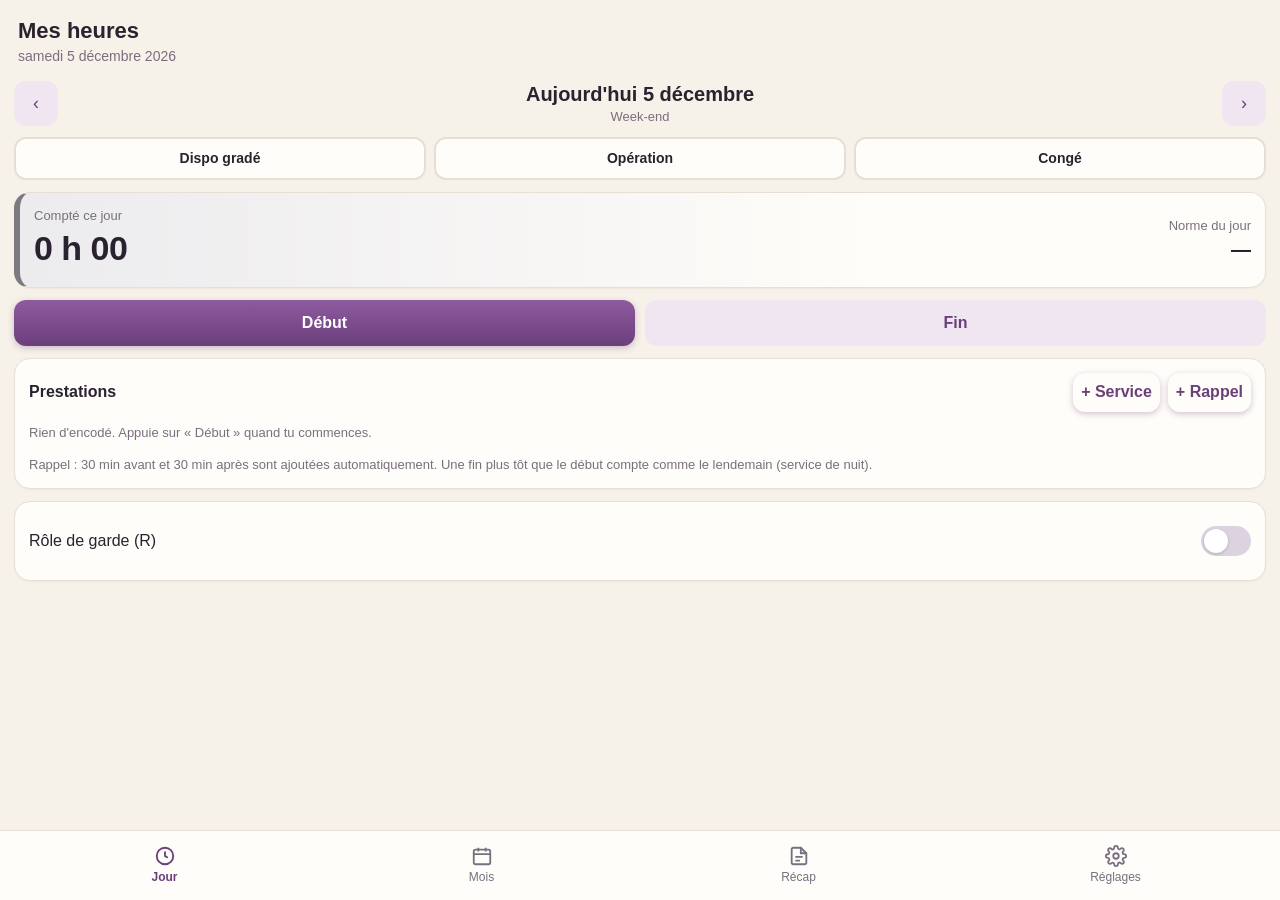
==== heures/index.html @ bdda2b93 "Ajoute le prototype Mes heures (v0.2) dans /heures Co-Authored-By: Claude Opus 5.5 <noreply@anthropi" ====
<!DOCTYPE html>
<html lang="fr">
<head>
<meta charset="utf-8">
<meta name="viewport" content="width=device-width, initial-scale=1, viewport-fit=cover">
<title>Mes heures</title>
<style>
:root{
  --bg:#f6f1e9; --card:#fffdf9; --ink:#2b2230; --muted:#7a6f7f; --line:#e7dfd3;
  --accent:#6b3f7a; --accent2:#8e5aa0; --pos:#2f7d4f; --neg:#b4452f; --gold:#b8892d;
  --r:16px;
}
*{box-sizing:border-box;-webkit-tap-highlight-color:transparent}
html,body{margin:0;background:var(--bg);color:var(--ink);font:16px/1.4 -apple-system,BlinkMacSystemFont,"Segoe UI",Roboto,sans-serif}
body{padding:env(safe-area-inset-top) 0 calc(76px + env(safe-area-inset-bottom))}
header{padding:16px 18px 6px}
h1{font-size:22px;margin:0}
.sub{color:var(--muted);font-size:14px}
main{padding:8px 14px}
.card{background:var(--card);border:1px solid var(--line);border-radius:var(--r);padding:14px;margin-bottom:12px;box-shadow:0 1px 2px rgba(0,0,0,.04)}
.row{display:flex;align-items:center;gap:8px}
.between{justify-content:space-between}
.big{font-size:34px;font-weight:700;letter-spacing:-.5px}
.mid{font-size:20px;font-weight:600}
.small{font-size:13px;color:var(--muted)}
.pos{color:var(--pos)} .neg{color:var(--neg)}
button{font:inherit;border:0;border-radius:12px;padding:12px 14px;cursor:pointer}
.btn{background:linear-gradient(180deg,var(--accent2),var(--accent));color:#fff;font-weight:600;box-shadow:0 2px 6px rgba(107,63,122,.3)}
.btn.alt{background:#efe6f2;color:var(--accent);box-shadow:none}
.btn.ghost{background:transparent;color:var(--accent);padding:8px}
.btn.gold{background:linear-gradient(180deg,#d4a945,var(--gold));color:#fff}
.grid2{display:grid;grid-template-columns:1fr 1fr;gap:10px}
.grid3{display:grid;grid-template-columns:repeat(3,1fr);gap:8px}
.navd{display:flex;align-items:center;justify-content:space-between;margin-bottom:10px}
.navd button{background:#efe6f2;color:var(--accent);width:44px;padding:10px 0;font-size:18px}
.seg{display:flex;align-items:center;gap:6px;padding:10px 0;border-top:1px solid var(--line)}
.seg:first-child{border-top:0}
.tag{font-size:12px;font-weight:700;padding:3px 8px;border-radius:999px;background:#efe6f2;color:var(--accent);white-space:nowrap}
.tag.r{background:#fbefd9;color:#8a6212}
.tag.g{background:#e3efe7;color:var(--pos)}
.tag.c{background:#e4ecf6;color:#2d5a8a}
.tag.f{background:#f6e3e0;color:var(--neg)}
input[type=time]{font:inherit;border:1px solid var(--line);border-radius:10px;padding:6px 6px;background:#fff;color:var(--ink);min-width:0;width:100%}
.seg .dur{min-width:58px;text-align:right;font-weight:600}
.x{background:transparent;color:var(--muted);padding:6px 8px;font-size:18px}
.toggle{display:flex;align-items:center;justify-content:space-between;padding:10px 0;border-top:1px solid var(--line)}
.toggle:first-child{border-top:0}
.sw{width:50px;height:30px;border-radius:999px;background:#ddd3e0;position:relative;flex:none;transition:.2s}
.sw::after{content:"";position:absolute;top:3px;left:3px;width:24px;height:24px;border-radius:50%;background:#fff;transition:.2s;box-shadow:0 1px 3px rgba(0,0,0,.2)}
.sw.on{background:var(--accent)} .sw.on::after{left:23px}
.bar{height:10px;border-radius:999px;background:#ece4ee;overflow:hidden;margin-top:8px}
.bar>i{display:block;height:100%;background:linear-gradient(90deg,var(--accent2),var(--accent));border-radius:999px}
.days .d{display:flex;align-items:center;gap:8px;padding:9px 2px;border-top:1px solid var(--line);cursor:pointer}
.days .d:first-child{border-top:0}
.days .dn{width:70px;font-weight:600}
.days .we{color:var(--muted)}
.days .dh{margin-left:auto;font-weight:600}
nav{position:fixed;left:0;right:0;bottom:0;background:rgba(255,253,249,.96);backdrop-filter:blur(8px);border-top:1px solid var(--line);display:flex;padding:6px 6px calc(6px + env(safe-area-inset-bottom))}
nav button{flex:1;background:transparent;color:var(--muted);padding:8px 0;font-size:12px;display:flex;flex-direction:column;align-items:center;gap:2px}
nav button svg{width:22px;height:22px}
nav button.on{color:var(--accent);font-weight:700}
textarea{width:100%;min-height:160px;font:13px/1.4 ui-monospace,Menlo,monospace;border:1px solid var(--line);border-radius:12px;padding:10px;background:#fff;color:var(--ink)}
.toast{position:fixed;left:50%;bottom:calc(90px + env(safe-area-inset-bottom));transform:translateX(-50%);background:var(--ink);color:#fff;padding:10px 16px;border-radius:12px;font-size:14px;opacity:0;transition:.25s;pointer-events:none;z-index:9}
.toast.show{opacity:1}
.hidden{display:none}
.note{font-size:13px;color:var(--muted);margin-top:6px}
.live{font-size:13px;color:var(--pos);font-weight:600}
/* couleurs des jours */
:root{--c-dispo:#2d6fb8;--c-dispo-bg:#e3eefa;--c-ops:#6b3f7a;--c-ops-bg:#efe3f4;--c-fer:#2f7d4f;--c-fer-bg:#e1f1e6;--c-sam:#7c7a80;--c-sam-bg:#ecebee;--c-conge:#a8741a;--c-conge-bg:#f8ecd6}
.types{display:grid;grid-template-columns:repeat(3,1fr);gap:8px;margin-bottom:12px}
.ty{background:var(--card);border:2px solid var(--line);color:var(--ink);font-weight:600;font-size:14px;padding:10px 4px}
.ty.dispo.on{background:var(--c-dispo);border-color:var(--c-dispo);color:#fff}
.ty.ops.on{background:var(--c-ops);border-color:var(--c-ops);color:#fff}
.ty.conge.on{background:var(--c-conge);border-color:var(--c-conge);color:#fff}
.daycard{border-left:6px solid var(--line)}
.k-dispo{--k:var(--c-dispo);--kb:var(--c-dispo-bg)}
.k-ops{--k:var(--c-ops);--kb:var(--c-ops-bg)}
.k-fer,.k-dim{--k:var(--c-fer);--kb:var(--c-fer-bg)}
.k-sam{--k:var(--c-sam);--kb:var(--c-sam-bg)}
.k-conge{--k:var(--c-conge);--kb:var(--c-conge-bg)}
.daycard[class*="k-"]{border-left-color:var(--k);background:linear-gradient(90deg,var(--kb),var(--card) 70%)}
.days .d[class*="k-"]{background:var(--kb);border-left:4px solid var(--k);border-radius:8px;margin:3px 0;padding-left:8px}
.days .d[class*="k-"]+.d{border-top:0}
.days .d{border-left:4px solid transparent;padding-left:8px;border-radius:8px}
.tag.d{background:var(--c-dispo-bg);color:var(--c-dispo)}
.tag.o{background:var(--c-ops-bg);color:var(--c-ops)}
.legend{display:flex;flex-wrap:wrap;gap:6px;margin-bottom:10px}
.legend span{font-size:12px;padding:3px 8px;border-radius:999px;background:var(--kb);color:var(--k);font-weight:600}
.pz{font-size:11px;color:var(--muted);white-space:nowrap}
input[type=number]{font:inherit;border:1px solid var(--line);border-radius:10px;padding:8px;width:90px;background:#fff}
</style>
</head>
<body>
<header>
  <h1 id="title">Mes heures</h1>
  <div class="sub" id="subtitle"></div>
</header>
<main>
  <!-- JOUR -->
  <section id="v-jour">
    <div class="navd">
      <button id="dPrev" aria-label="Jour précédent">‹</button>
      <div style="text-align:center"><div class="mid" id="dLabel"></div><div class="small" id="dKind"></div></div>
      <button id="dNext" aria-label="Jour suivant">›</button>
    </div>
    <div class="types" id="types">
      <button data-type="dispo" class="ty dispo">Dispo gradé</button>
      <button data-type="ops" class="ty ops">Opération</button>
      <button data-type="conge" class="ty conge">Congé</button>
    </div>
    <div class="card daycard" id="dayCard">
      <div class="row between">
        <div><div class="small">Compté ce jour</div><div class="big" id="dTotal">0 h 00</div></div>
        <div style="text-align:right"><div class="small">Norme du jour</div><div class="mid" id="dNorm"></div></div>
      </div>
      <div class="live hidden" id="dLive"></div>
    </div>
    <div class="grid2" style="margin-bottom:12px">
      <button class="btn" id="bStart">Début</button>
      <button class="btn alt" id="bEnd">Fin</button>
    </div>
    <div class="card">
      <div class="row between" style="margin-bottom:4px">
        <strong>Prestations</strong>
        <div class="row">
          <button class="btn ghost" id="addS">+ Service</button>
          <button class="btn ghost" id="addR">+ Rappel</button>
        </div>
      </div>
      <div id="segs"></div>
      <div class="note">Rappel : 30 min avant et 30 min après sont ajoutées automatiquement. Une fin plus tôt que le début compte comme le lendemain (service de nuit).</div>
    </div>
    <div class="card">
      <div class="toggle"><span>Rôle de garde (R)</span><div class="sw" id="tGarde"></div></div>
    </div>
  </section>

  <!-- MOIS -->
  <section id="v-mois" class="hidden">
    <div class="navd">
      <button id="mPrev" aria-label="Mois précédent">‹</button>
      <div class="mid" id="mLabel"></div>
      <button id="mNext" aria-label="Mois suivant">›</button>
    </div>
    <div class="card">
      <div class="small">Solde du mois</div>
      <div class="big" id="mSolde"></div>
      <div class="small" id="mSoldeTxt"></div>
      <div class="bar"><i id="mBar" style="width:0"></i></div>
      <div class="grid3" style="margin-top:12px">
        <div><div class="small">Compté</div><div class="mid" id="mDone"></div></div>
        <div><div class="small">Objectif</div><div class="mid" id="mObj"></div></div>
        <div><div class="small">À ce jour</div><div class="mid" id="mToDate"></div></div>
      </div>
    </div>
    <div class="legend"><span class="k-dispo">Dispo gradé</span><span class="k-ops">Opération</span><span class="k-fer">Férié</span><span class="k-sam">Samedi</span><span class="k-dim">Dimanche</span><span class="k-conge">Congé</span></div>
    <div class="card days" id="mDays"></div>
  </section>

  <!-- RECAP -->
  <section id="v-recap" class="hidden">
    <div class="navd">
      <button id="rPrev" aria-label="Mois précédent">‹</button>
      <div class="mid" id="rLabel"></div>
      <button id="rNext" aria-label="Mois suivant">›</button>
    </div>
    <div class="card">
      <strong>Récap pour le secrétariat</strong>
      <p class="small" style="margin:6px 0 10px">Uniquement des dates et des heures. Copie le texte et colle-le dans un mail ou un message.</p>
      <textarea id="rText" readonly></textarea>
      <button class="btn" id="rCopy" style="width:100%;margin-top:10px">Copier le récap</button>
    </div>
  </section>

  <!-- REGLAGES -->
  <section id="v-reg" class="hidden">
    <div class="card">
      <strong>Régime horaire</strong>
      <div class="row between" style="margin-top:10px">
        <span>Heures par semaine</span>
        <input type="number" id="sWeek" step="0.5" min="1" max="60">
      </div>
      <div class="note" id="sDayNote"></div>
      <div class="row between" style="margin-top:10px">
        <span>Bonus rappel (min avant + après)</span>
        <input type="number" id="sBonus" step="5" min="0" max="120">
      </div>
      <div class="note">Jours fériés belges reconnus automatiquement : ils comptent 7 h 36 en semaine.</div>
    </div>
    <div class="card">
      <strong>Horaire « Dispo gradé »</strong>
      <div class="grid3" style="margin-top:10px">
        <div><div class="small">Début</div><input type="time" id="sDA"></div>
        <div><div class="small">Fin</div><input type="time" id="sDB"></div>
        <div><div class="small">Pause (min)</div><input type="number" id="sDP" step="5" min="0" max="120" style="width:100%"></div>
      </div>
      <div class="note" id="sDNote"></div>
    </div>
    <div class="card">
      <strong>Sauvegarde</strong>
      <p class="small" style="margin:6px 0 10px">Tes données restent sur ce téléphone, dans ce navigateur. Copie régulièrement la sauvegarde et garde-la en lieu sûr.</p>
      <div class="grid2">
        <button class="btn alt" id="bkCopy">Copier la sauvegarde</button>
        <button class="btn alt" id="bkShow">Restaurer…</button>
      </div>
      <div id="bkBox" class="hidden" style="margin-top:10px">
        <textarea id="bkText" placeholder="Colle ici une sauvegarde"></textarea>
        <button class="btn" id="bkLoad" style="width:100%;margin-top:8px">Restaurer cette sauvegarde</button>
      </div>
    </div>
    <div class="card small">Prototype v0.2 · aucune donnée envoyée · rien d'autre que des horaires.</div>
  </section>
</main>

<nav>
  <button data-v="jour" class="on"><svg viewBox="0 0 24 24" fill="none" stroke="currentColor" stroke-width="2"><circle cx="12" cy="12" r="9"/><path d="M12 7v5l3 2"/></svg>Jour</button>
  <button data-v="mois"><svg viewBox="0 0 24 24" fill="none" stroke="currentColor" stroke-width="2"><rect x="3" y="5" width="18" height="16" rx="2"/><path d="M3 10h18M8 3v4M16 3v4"/></svg>Mois</button>
  <button data-v="recap"><svg viewBox="0 0 24 24" fill="none" stroke="currentColor" stroke-width="2"><path d="M14 3H6a2 2 0 0 0-2 2v14a2 2 0 0 0 2 2h12a2 2 0 0 0 2-2V9z"/><path d="M14 3v6h6M8 13h8M8 17h5"/></svg>Récap</button>
  <button data-v="reg"><svg viewBox="0 0 24 24" fill="none" stroke="currentColor" stroke-width="2"><circle cx="12" cy="12" r="3"/><path d="M19.4 15a1.7 1.7 0 0 0 .3 1.8l.1.1a2 2 0 1 1-2.8 2.8l-.1-.1a1.7 1.7 0 0 0-1.8-.3 1.7 1.7 0 0 0-1 1.5V21a2 2 0 1 1-4 0v-.1a1.7 1.7 0 0 0-1.1-1.5 1.7 1.7 0 0 0-1.8.3l-.1.1a2 2 0 1 1-2.8-2.8l.1-.1a1.7 1.7 0 0 0 .3-1.8 1.7 1.7 0 0 0-1.5-1H3a2 2 0 1 1 0-4h.1a1.7 1.7 0 0 0 1.5-1.1 1.7 1.7 0 0 0-.3-1.8l-.1-.1a2 2 0 1 1 2.8-2.8l.1.1a1.7 1.7 0 0 0 1.8.3H9a1.7 1.7 0 0 0 1-1.5V3a2 2 0 1 1 4 0v.1a1.7 1.7 0 0 0 1 1.5 1.7 1.7 0 0 0 1.8-.3l.1-.1a2 2 0 1 1 2.8 2.8l-.1.1a1.7 1.7 0 0 0-.3 1.8V9a1.7 1.7 0 0 0 1.5 1H21a2 2 0 1 1 0 4h-.1a1.7 1.7 0 0 0-1.5 1z"/></svg>Réglages</button>
</nav>
<div class="toast" id="toast"></div>

<script>
(function(){
"use strict";
var KEY="mesheures.v1";
var mem=null;
function load(){
  try{var s=localStorage.getItem(KEY); if(s) return JSON.parse(s);}catch(e){}
  return mem||{days:{},settings:{weekMin:2280,bonus:30}};
}
function save(){
  mem=data;
  try{localStorage.setItem(KEY,JSON.stringify(data));}catch(e){}
}
var data=load();
if(!data.days) data.days={};
if(!data.settings) data.settings={weekMin:2280,bonus:30};
if(data.settings.bonus==null) data.settings.bonus=30;
if(!data.settings.dispoA){data.settings.dispoA="07:00";data.settings.dispoB="15:06";data.settings.dispoP=30;}
Object.keys(data.days).forEach(function(k){var x=data.days[k]; if(x.conge&&!x.type){x.type="conge"} delete x.conge;});

var $=function(id){return document.getElementById(id)};
var JOURS=["dimanche","lundi","mardi","mercredi","jeudi","vendredi","samedi"];
var JC=["dim","lun","mar","mer","jeu","ven","sam"];
var MOIS=["janvier","février","mars","avril","mai","juin","juillet","août","septembre","octobre","novembre","décembre"];

function pad(n){return (n<10?"0":"")+n}
function key(d){return d.getFullYear()+"-"+pad(d.getMonth()+1)+"-"+pad(d.getDate())}
function parseKey(k){var p=k.split("-");return new Date(+p[0],+p[1]-1,+p[2])}
function today(){var d=new Date();return new Date(d.getFullYear(),d.getMonth(),d.getDate())}
function nowHM(){var d=new Date();return pad(d.getHours())+":"+pad(d.getMinutes())}
function toMin(hm){if(!hm)return null;var p=hm.split(":");return (+p[0])*60+(+p[1])}
function fmt(min,signed){
  var neg=min<0; var m=Math.round(Math.abs(min));
  var s=Math.floor(m/60)+" h "+pad(m%60);
  if(signed) return (neg?"− ":(m?"+ ":""))+s;
  return (neg?"− ":"")+s;
}
function dayNorm(){return Math.round(data.settings.weekMin/5)}

/* Jours fériés belges */
var ferCache={};
function easter(y){
  var a=y%19,b=Math.floor(y/100),c=y%100,d=Math.floor(b/4),e=b%4,f=Math.floor((b+8)/25),g=Math.floor((b-f+1)/3),
  h=(19*a+b-d-g+15)%30,i=Math.floor(c/4),k=c%4,l=(32+2*e+2*i-h-k)%7,m=Math.floor((a+11*h+22*l)/451),
  mo=Math.floor((h+l-7*m+114)/31),da=((h+l-7*m+114)%31)+1;
  return new Date(y,mo-1,da);
}
function feries(y){
  if(ferCache[y]) return ferCache[y];
  var E=easter(y), r={};
  function add(d,n){r[key(d)]=n}
  function off(n){var d=new Date(E);d.setDate(d.getDate()+n);return d}
  add(new Date(y,0,1),"Nouvel An");
  add(off(1),"Lundi de Pâques");
  add(new Date(y,4,1),"Fête du Travail");
  add(off(39),"Ascension");
  add(off(50),"Lundi de Pentecôte");
  add(new Date(y,6,21),"Fête nationale");
  add(new Date(y,7,15),"Assomption");
  add(new Date(y,10,1),"Toussaint");
  add(new Date(y,10,11),"Armistice");
  add(new Date(y,11,25),"Noël");
  return ferCache[y]=r;
}
function ferie(d){return feries(d.getFullYear())[key(d)]||null}
function isWeekday(d){var w=d.getDay();return w>=1&&w<=5}

function kcls(d,x){
  if(x.type==="dispo") return "k-dispo";
  if(x.type==="ops") return "k-ops";
  if(x.type==="conge") return "k-conge";
  if(ferie(d)) return "k-fer";
  if(d.getDay()===6) return "k-sam";
  if(d.getDay()===0) return "k-dim";
  return "";
}
var TLAB={s:"Service",r:"Rappel",d:"Dispo"};
function day(k,create){
  var x=data.days[k];
  if(!x&&create){x=data.days[k]={segs:[],garde:false,type:null}}
  return x||{segs:[],garde:false,type:null};
}
function segMin(s,live){
  var a=toMin(s.a); if(a==null) return 0;
  var b=toMin(s.b);
  if(b==null){ if(!live) return 0; b=toMin(nowHM()); }
  var d=b-a; if(d<0) d+=1440;
  if(s.t==="r" && s.b) d+= 2*data.settings.bonus;
  if(s.p && s.b) d-= s.p;
  return Math.max(0,d);
}
function credit(k,live){
  var d=parseKey(k), x=day(k), t=0;
  x.segs.forEach(function(s){t+=segMin(s,live&&k===key(today()))});
  if(isWeekday(d) && (x.type==="conge"||ferie(d))) t+=dayNorm();
  return t;
}
function monthStats(y,m){
  var n=new Date(y,m+1,0).getDate(), obj=0, done=0, objToDate=0, tk=key(today());
  for(var i=1;i<=n;i++){
    var d=new Date(y,m,i), k=key(d);
    if(isWeekday(d)){obj+=dayNorm(); if(k<=tk) objToDate+=dayNorm();}
    done+=credit(k,true);
  }
  return {obj:obj,done:done,objToDate:objToDate,n:n};
}

/* état */
var cur=today();
var mCur=new Date(cur.getFullYear(),cur.getMonth(),1);
var view="jour";

function toast(t){var e=$("toast");e.textContent=t;e.classList.add("show");clearTimeout(e._t);e._t=setTimeout(function(){e.classList.remove("show")},1800)}

function renderJour(){
  var k=key(cur), x=day(k), f=ferie(cur), wd=isWeekday(cur);
  var isToday=k===key(today());
  $("dLabel").textContent=(isToday?"Aujourd'hui":JOURS[cur.getDay()].replace(/^./,function(c){return c.toUpperCase()}))+" "+cur.getDate()+" "+MOIS[cur.getMonth()];
  var kinds=[];
  if(!isToday) kinds.push(cur.getFullYear());
  if(f) kinds.push("Férié : "+f);
  if(!wd) kinds.push("Week-end");
  $("dKind").textContent=kinds.join(" · ");
  $("dNorm").textContent=wd?fmt(dayNorm()):"—";
  $("dayCard").className="card daycard "+kcls(cur,x);
  document.querySelectorAll("#types .ty").forEach(function(b){b.classList.toggle("on",x.type===b.dataset.type)});
  $("dTotal").textContent=fmt(credit(k,true));
  var open=x.segs.filter(function(s){return s.a&&!s.b});
  var live=$("dLive");
  if(isToday&&open.length){live.classList.remove("hidden");live.textContent="En cours depuis "+open[open.length-1].a}
  else live.classList.add("hidden");
  var box=$("segs"); box.innerHTML="";
  if(!x.segs.length){box.innerHTML='<div class="small" style="padding:8px 0">Rien d\'encodé. Appuie sur « Début » quand tu commences.</div>'}
  x.segs.forEach(function(s,i){
    var row=document.createElement("div"); row.className="seg";
    row.innerHTML='<span class="tag '+(s.t==="r"?"r":s.t==="d"?"d":(x.type==="ops"?"o":""))+'">'+(s.t==="s"&&x.type==="ops"?"Ops":TLAB[s.t])+(s.p?'<br><span class="pz">−'+s.p+' min</span>':'')+'</span>'+
      '<input type="time" value="'+(s.a||"")+'" data-i="'+i+'" data-f="a" aria-label="Début">'+
      '<span class="small">→</span>'+
      '<input type="time" value="'+(s.b||"")+'" data-i="'+i+'" data-f="b" aria-label="Fin">'+
      '<span class="dur" id="dur'+i+'">'+(s.b?fmt(segMin(s)):"…")+'</span>'+
      '<button class="x" data-del="'+i+'" aria-label="Supprimer">×</button>';
    box.appendChild(row);
  });
  $("tGarde").classList.toggle("on",!!x.garde);
}
function renderMois(){
  var y=mCur.getFullYear(), m=mCur.getMonth(), st=monthStats(y,m);
  $("mLabel").textContent=MOIS[m].replace(/^./,function(c){return c.toUpperCase()})+" "+y;
  var isCurMonth=(y===today().getFullYear()&&m===today().getMonth());
  var past=new Date(y,m+1,0)<today();
  var ref=isCurMonth?st.objToDate:(past?st.obj:0);
  var solde=st.done-ref;
  var e=$("mSolde"); e.textContent=fmt(solde,true);
  e.className="big "+(solde>0?"pos":solde<0?"neg":"");
  $("mSoldeTxt").textContent=isCurMonth?"par rapport à l'objectif à ce jour":(past?"mois terminé":"mois à venir");
  $("mDone").textContent=fmt(st.done);
  $("mObj").textContent=fmt(st.obj);
  $("mToDate").textContent=isCurMonth?fmt(st.objToDate):"—";
  $("mBar").style.width=Math.min(100,st.obj?st.done/st.obj*100:0)+"%";
  var box=$("mDays"); box.innerHTML="";
  for(var i=1;i<=st.n;i++){
    var d=new Date(y,m,i), k=key(d), x=day(k), c=credit(k,true), f=ferie(d);
    var tags="";
    if(x.garde) tags+='<span class="tag g">R</span>';
    if(x.segs.some(function(s){return s.t==="r"})) tags+='<span class="tag r">Rappel</span>';
    var row=document.createElement("div"); row.className="d "+kcls(d,x); row.dataset.k=k;
    var lab=x.type==="dispo"?"Dispo":x.type==="ops"?"Ops":x.type==="conge"?"Congé":(f?f:"");
    row.innerHTML='<span class="dn '+(isWeekday(d)?"":"we")+'">'+JC[d.getDay()]+" "+i+'</span>'+(lab?'<span class="small">'+lab+'</span>':'')+tags+'<span class="dh '+(c?"":"small")+'">'+(c?fmt(c):"—")+'</span>';
    box.appendChild(row);
  }
}
function recapText(y,m){
  var st=monthStats(y,m), lines=[], n=st.n;
  var cap=MOIS[m].replace(/^./,function(c){return c.toUpperCase()})+" "+y;
  lines.push("Récapitulatif des heures – "+cap);
  lines.push("");
  for(var i=1;i<=n;i++){
    var d=new Date(y,m,i), k=key(d), x=day(k), f=ferie(d), c=credit(k);
    if(!c && !x.garde) continue;
    var parts=[];
    if(x.type==="dispo") parts.push("dispo gradé");
    if(x.type==="ops") parts.push("ops");
    x.segs.forEach(function(s){ if(s.a&&s.b) parts.push((s.t==="r"?"rappel ":"")+s.a.replace(":","h")+"–"+s.b.replace(":","h")+(s.p?" (pause "+s.p+" min)":"")); });
    if(x.type==="conge") parts.push("congé");
    if(f && isWeekday(d)) parts.push("férié");
    if(x.garde) parts.push("garde");
    lines.push(JC[d.getDay()]+" "+pad(i)+"/"+pad(m+1)+" : "+(parts.join(", ")||"—")+" = "+fmt(c));
  }
  lines.push("");
  lines.push("Total compté : "+fmt(st.done));
  lines.push("Objectif du mois : "+fmt(st.obj)+" (38 h/sem.)".replace("38",(data.settings.weekMin/60).toString().replace(".",",")));
  lines.push("Solde : "+fmt(st.done-st.obj,true));
  lines.push("(Rappels : "+data.settings.bonus+" min avant et après inclus)");
  return lines.join("\n");
}
var rCur=new Date(mCur);
function renderRecap(){
  var y=rCur.getFullYear(), m=rCur.getMonth();
  $("rLabel").textContent=MOIS[m].replace(/^./,function(c){return c.toUpperCase()})+" "+y;
  $("rText").value=recapText(y,m);
}
function renderReg(){
  $("sWeek").value=(data.settings.weekMin/60);
  $("sBonus").value=data.settings.bonus;
  $("sDA").value=data.settings.dispoA; $("sDB").value=data.settings.dispoB; $("sDP").value=data.settings.dispoP;
  $("sDNote").textContent="Compte "+fmt(segMin({t:"d",a:data.settings.dispoA,b:data.settings.dispoB,p:data.settings.dispoP}))+" par jour de dispo gradé.";
  $("sDayNote").textContent="Soit "+fmt(dayNorm())+" par jour ouvrable (lundi à vendredi).";
}
function render(){
  ["jour","mois","recap","reg"].forEach(function(v){$("v-"+v).classList.toggle("hidden",v!==view)});
  document.querySelectorAll("nav button").forEach(function(b){b.classList.toggle("on",b.dataset.v===view)});
  var t=today();
  $("subtitle").textContent=JOURS[t.getDay()]+" "+t.getDate()+" "+MOIS[t.getMonth()]+" "+t.getFullYear();
  if(view==="jour")renderJour();
  if(view==="mois")renderMois();
  if(view==="recap")renderRecap();
  if(view==="reg")renderReg();
}

/* événements */
document.querySelectorAll("nav button").forEach(function(b){b.onclick=function(){view=b.dataset.v;render()}});
$("dPrev").onclick=function(){cur.setDate(cur.getDate()-1);render()};
$("dNext").onclick=function(){cur.setDate(cur.getDate()+1);render()};
$("mPrev").onclick=function(){mCur.setMonth(mCur.getMonth()-1);render()};
$("mNext").onclick=function(){mCur.setMonth(mCur.getMonth()+1);render()};
$("rPrev").onclick=function(){rCur.setMonth(rCur.getMonth()-1);render()};
$("rNext").onclick=function(){rCur.setMonth(rCur.getMonth()+1);render()};

$("bStart").onclick=function(){
  cur=today(); var x=day(key(cur),true);
  if(x.segs.some(function(s){return s.a&&!s.b})){toast("Un service est déjà en cours");return}
  var empty=x.segs.filter(function(s){return s.t!=="d"&&!s.a});
  if(empty.length) empty[0].a=nowHM(); else x.segs.push({t:"s",a:nowHM(),b:null});
  save(); render(); toast("Début noté à "+nowHM());
};
$("bEnd").onclick=function(){
  cur=today(); var k=key(cur), x=day(k,true);
  var open=x.segs.filter(function(s){return s.a&&!s.b});
  if(!open.length){
    var y=new Date(cur);y.setDate(y.getDate()-1);var xy=day(key(y));
    var oy=xy.segs.filter(function(s){return s.a&&!s.b});
    if(oy.length){oy[oy.length-1].b=nowHM();save();render();toast("Fin notée (service commencé hier)");return}
    toast("Aucun service en cours");return;
  }
  open[open.length-1].b=nowHM(); save(); render(); toast("Fin notée à "+nowHM());
};
$("addS").onclick=function(){day(key(cur),true).segs.push({t:"s",a:"",b:""});save();render()};
$("addR").onclick=function(){day(key(cur),true).segs.push({t:"r",a:"",b:""});save();render()};
$("segs").addEventListener("change",function(e){
  var t=e.target; if(t.tagName!=="INPUT")return;
  var x=day(key(cur),true), s=x.segs[+t.dataset.i]; if(!s)return;
  s[t.dataset.f]=t.value||null; save();
  var du=$("dur"+t.dataset.i); if(du) du.textContent=s.b?fmt(segMin(s)):"…";
  updateLive();
});
$("segs").addEventListener("click",function(e){
  var t=e.target.closest("[data-del]"); if(!t)return;
  var i=+t.dataset.del, b=t;
  if(b.dataset.armed){day(key(cur),true).segs.splice(i,1);save();render();toast("Supprimé");return}
  b.dataset.armed="1"; b.textContent="Suppr. ?"; b.style.color="var(--neg)";
  setTimeout(function(){if(b.isConnected){delete b.dataset.armed;b.textContent="×";b.style.color=""}},2500);
});
$("tGarde").onclick=function(){var x=day(key(cur),true);x.garde=!x.garde;save();render()};
$("types").addEventListener("click",function(e){
  var b=e.target.closest(".ty"); if(!b) return;
  var x=day(key(cur),true), t=b.dataset.type, S=data.settings;
  if(x.type===t){ x.type=null; if(t==="dispo") x.segs=x.segs.filter(function(s){return s.t!=="d"}); save(); render(); return; }
  if(x.type==="dispo") x.segs=x.segs.filter(function(s){return s.t!=="d"});
  x.type=t;
  if(t==="dispo"){ x.segs=x.segs.filter(function(s){return s.a}); x.segs.unshift({t:"d",a:S.dispoA,b:S.dispoB,p:S.dispoP}); toast("Dispo gradé : "+fmt(dayNorm())); }
  if(t==="ops" && !x.segs.some(function(s){return s.t==="s"})){ x.segs.push({t:"s",a:"",b:""}); toast("Encode l'heure de début"); }
  save(); render();
});
$("sDA").onchange=function(){if(this.value){data.settings.dispoA=this.value;save();render()}};
$("sDB").onchange=function(){if(this.value){data.settings.dispoB=this.value;save();render()}};
$("sDP").onchange=function(){var v=parseInt(this.value,10);if(v>=0){data.settings.dispoP=v;save();render()}};
$("mDays").addEventListener("click",function(e){var r=e.target.closest(".d");if(!r)return;cur=parseKey(r.dataset.k);view="jour";render();window.scrollTo(0,0)});

function copy(text,msg){
  function fallback(){var ta=document.createElement("textarea");ta.value=text;document.body.appendChild(ta);ta.select();try{document.execCommand("copy");toast(msg)}catch(e){toast("Sélectionne le texte et copie-le")}ta.remove()}
  try{navigator.clipboard.writeText(text).then(function(){toast(msg)},fallback)}catch(e){fallback()}
}
$("rCopy").onclick=function(){copy($("rText").value,"Récap copié")};
$("sWeek").onchange=function(){var v=parseFloat(this.value);if(v>0){data.settings.weekMin=Math.round(v*60);save();render()}};
$("sBonus").onchange=function(){var v=parseInt(this.value,10);if(v>=0){data.settings.bonus=v;save();render()}};
$("bkCopy").onclick=function(){copy(JSON.stringify(data),"Sauvegarde copiée")};
$("bkShow").onclick=function(){$("bkBox").classList.toggle("hidden")};
$("bkLoad").onclick=function(){
  try{var d=JSON.parse($("bkText").value); if(!d.days) throw 0; data=d; if(!data.settings)data.settings={weekMin:2280,bonus:30}; save(); render(); toast("Sauvegarde restaurée"); $("bkBox").classList.add("hidden")}
  catch(e){toast("Sauvegarde illisible")}
};
function updateLive(){
  if(view!=="jour") return;
  var k=key(cur), x=day(k);
  $("dTotal").textContent=fmt(credit(k,true));
  var open=x.segs.filter(function(s){return s.a&&!s.b}), live=$("dLive");
  if(k===key(today())&&open.length){live.classList.remove("hidden");live.textContent="En cours depuis "+open[open.length-1].a}
  else live.classList.add("hidden");
}
setInterval(updateLive,30000);
render();
})();
</script>
</body>
</html>
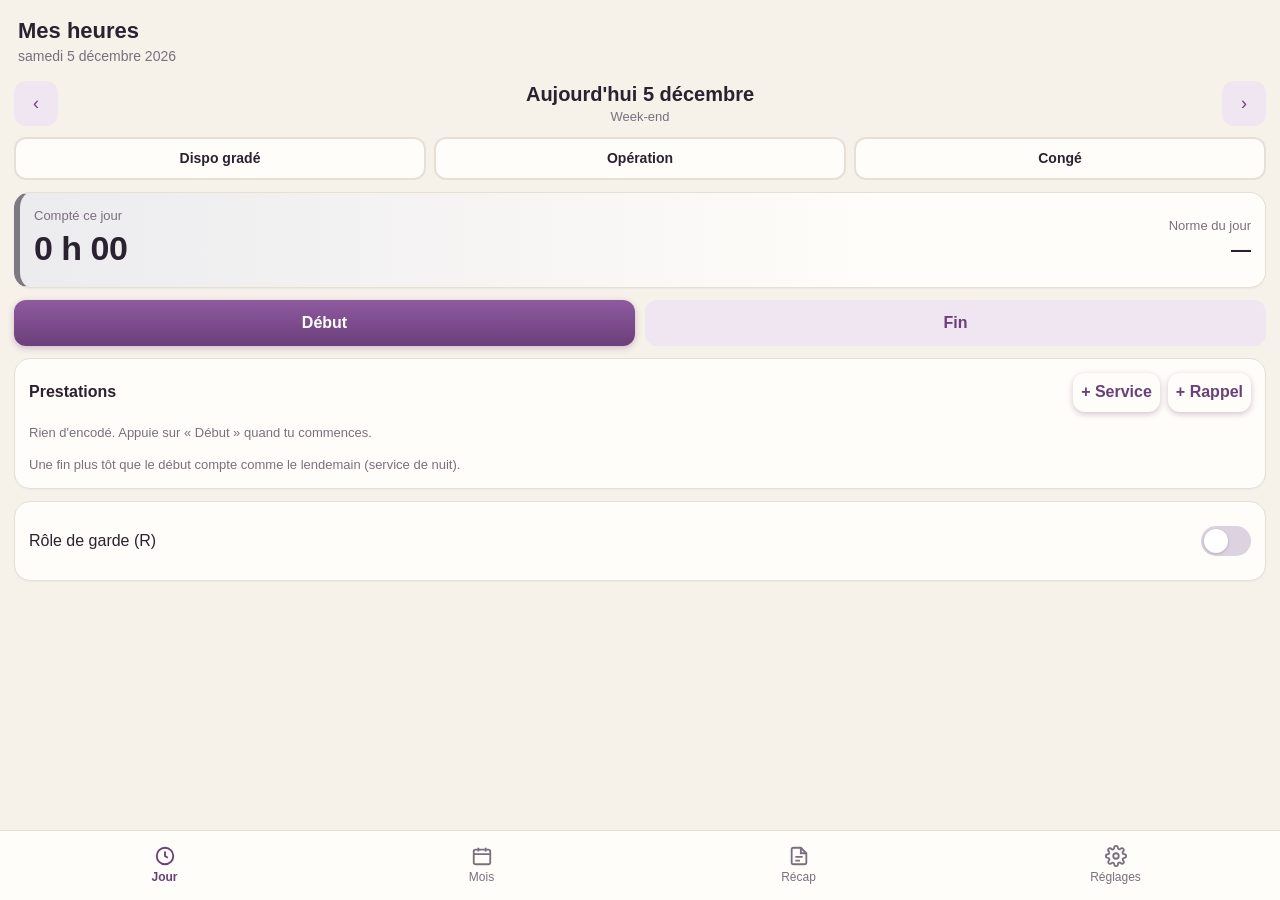
==== commit dca54594: "Mes heures v0.3 : rappels sans demi-heure avant et après Co-Authored-By: Claude Opus 5.5 <noreply@an" ====
--- a/heures/index.html
+++ b/heures/index.html
@@ -128,7 +128,7 @@
         </div>
       </div>
       <div id="segs"></div>
-      <div class="note">Rappel : 30 min avant et 30 min après sont ajoutées automatiquement. Une fin plus tôt que le début compte comme le lendemain (service de nuit).</div>
+      <div class="note">Une fin plus tôt que le début compte comme le lendemain (service de nuit).</div>
     </div>
     <div class="card">
       <div class="toggle"><span>Rôle de garde (R)</span><div class="sw" id="tGarde"></div></div>
@@ -181,10 +181,6 @@
         <input type="number" id="sWeek" step="0.5" min="1" max="60">
       </div>
       <div class="note" id="sDayNote"></div>
-      <div class="row between" style="margin-top:10px">
-        <span>Bonus rappel (min avant + après)</span>
-        <input type="number" id="sBonus" step="5" min="0" max="120">
-      </div>
       <div class="note">Jours fériés belges reconnus automatiquement : ils comptent 7 h 36 en semaine.</div>
     </div>
     <div class="card">
@@ -208,7 +204,7 @@
         <button class="btn" id="bkLoad" style="width:100%;margin-top:8px">Restaurer cette sauvegarde</button>
       </div>
     </div>
-    <div class="card small">Prototype v0.2 · aucune donnée envoyée · rien d'autre que des horaires.</div>
+    <div class="card small">Prototype v0.3 · aucune donnée envoyée · rien d'autre que des horaires.</div>
   </section>
 </main>
 
@@ -227,7 +223,7 @@
 var mem=null;
 function load(){
   try{var s=localStorage.getItem(KEY); if(s) return JSON.parse(s);}catch(e){}
-  return mem||{days:{},settings:{weekMin:2280,bonus:30}};
+  return mem||{days:{},settings:{weekMin:2280}};
 }
 function save(){
   mem=data;
@@ -235,8 +231,8 @@
 }
 var data=load();
 if(!data.days) data.days={};
-if(!data.settings) data.settings={weekMin:2280,bonus:30};
-if(data.settings.bonus==null) data.settings.bonus=30;
+if(!data.settings) data.settings={weekMin:2280};
+delete data.settings.bonus;
 if(!data.settings.dispoA){data.settings.dispoA="07:00";data.settings.dispoB="15:06";data.settings.dispoP=30;}
 Object.keys(data.days).forEach(function(k){var x=data.days[k]; if(x.conge&&!x.type){x.type="conge"} delete x.conge;});
 
@@ -307,7 +303,6 @@
   var b=toMin(s.b);
   if(b==null){ if(!live) return 0; b=toMin(nowHM()); }
   var d=b-a; if(d<0) d+=1440;
-  if(s.t==="r" && s.b) d+= 2*data.settings.bonus;
   if(s.p && s.b) d-= s.p;
   return Math.max(0,d);
 }
@@ -412,7 +407,6 @@
   lines.push("Total compté : "+fmt(st.done));
   lines.push("Objectif du mois : "+fmt(st.obj)+" (38 h/sem.)".replace("38",(data.settings.weekMin/60).toString().replace(".",",")));
   lines.push("Solde : "+fmt(st.done-st.obj,true));
-  lines.push("(Rappels : "+data.settings.bonus+" min avant et après inclus)");
   return lines.join("\n");
 }
 var rCur=new Date(mCur);
@@ -423,7 +417,6 @@
 }
 function renderReg(){
   $("sWeek").value=(data.settings.weekMin/60);
-  $("sBonus").value=data.settings.bonus;
   $("sDA").value=data.settings.dispoA; $("sDB").value=data.settings.dispoB; $("sDP").value=data.settings.dispoP;
   $("sDNote").textContent="Compte "+fmt(segMin({t:"d",a:data.settings.dispoA,b:data.settings.dispoB,p:data.settings.dispoP}))+" par jour de dispo gradé.";
   $("sDayNote").textContent="Soit "+fmt(dayNorm())+" par jour ouvrable (lundi à vendredi).";
@@ -504,11 +497,10 @@
 }
 $("rCopy").onclick=function(){copy($("rText").value,"Récap copié")};
 $("sWeek").onchange=function(){var v=parseFloat(this.value);if(v>0){data.settings.weekMin=Math.round(v*60);save();render()}};
-$("sBonus").onchange=function(){var v=parseInt(this.value,10);if(v>=0){data.settings.bonus=v;save();render()}};
 $("bkCopy").onclick=function(){copy(JSON.stringify(data),"Sauvegarde copiée")};
 $("bkShow").onclick=function(){$("bkBox").classList.toggle("hidden")};
 $("bkLoad").onclick=function(){
-  try{var d=JSON.parse($("bkText").value); if(!d.days) throw 0; data=d; if(!data.settings)data.settings={weekMin:2280,bonus:30}; save(); render(); toast("Sauvegarde restaurée"); $("bkBox").classList.add("hidden")}
+  try{var d=JSON.parse($("bkText").value); if(!d.days) throw 0; data=d; if(!data.settings)data.settings={weekMin:2280}; save(); render(); toast("Sauvegarde restaurée"); $("bkBox").classList.add("hidden")}
   catch(e){toast("Sauvegarde illisible")}
 };
 function updateLive(){
